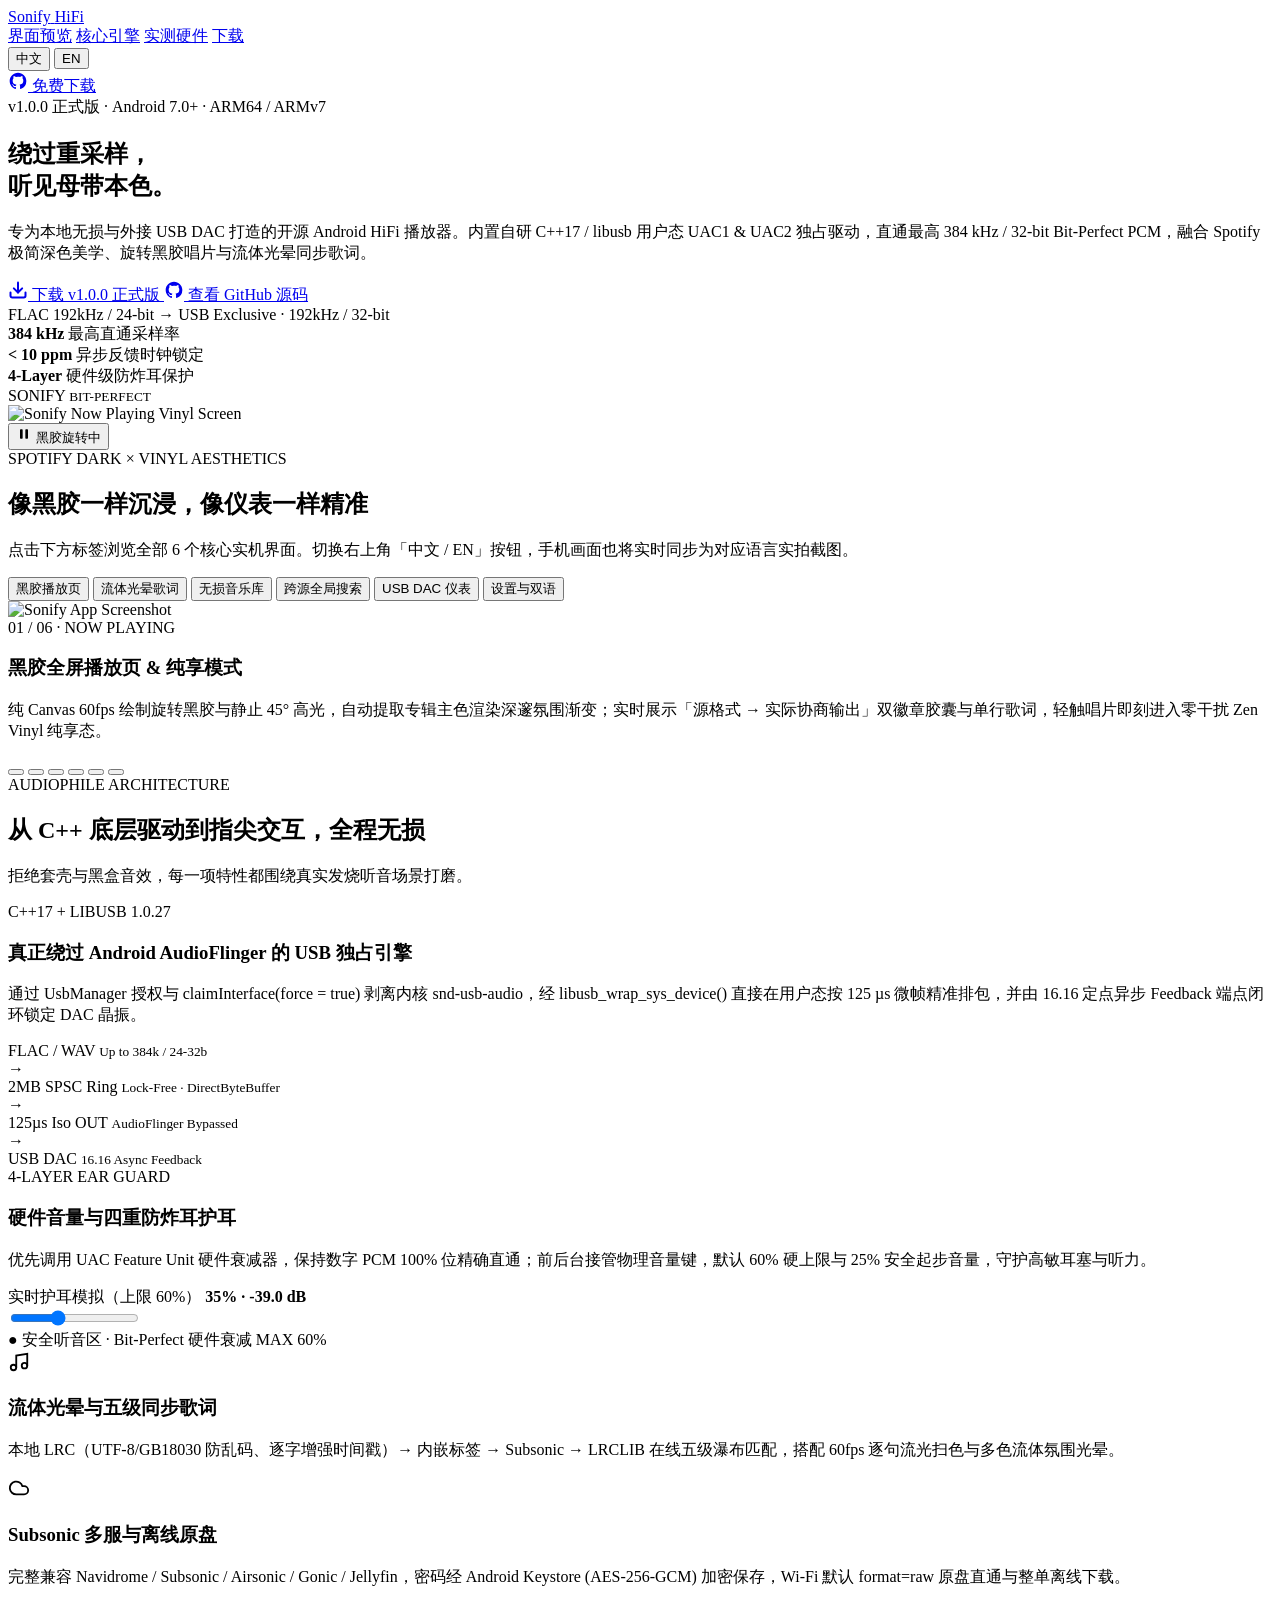
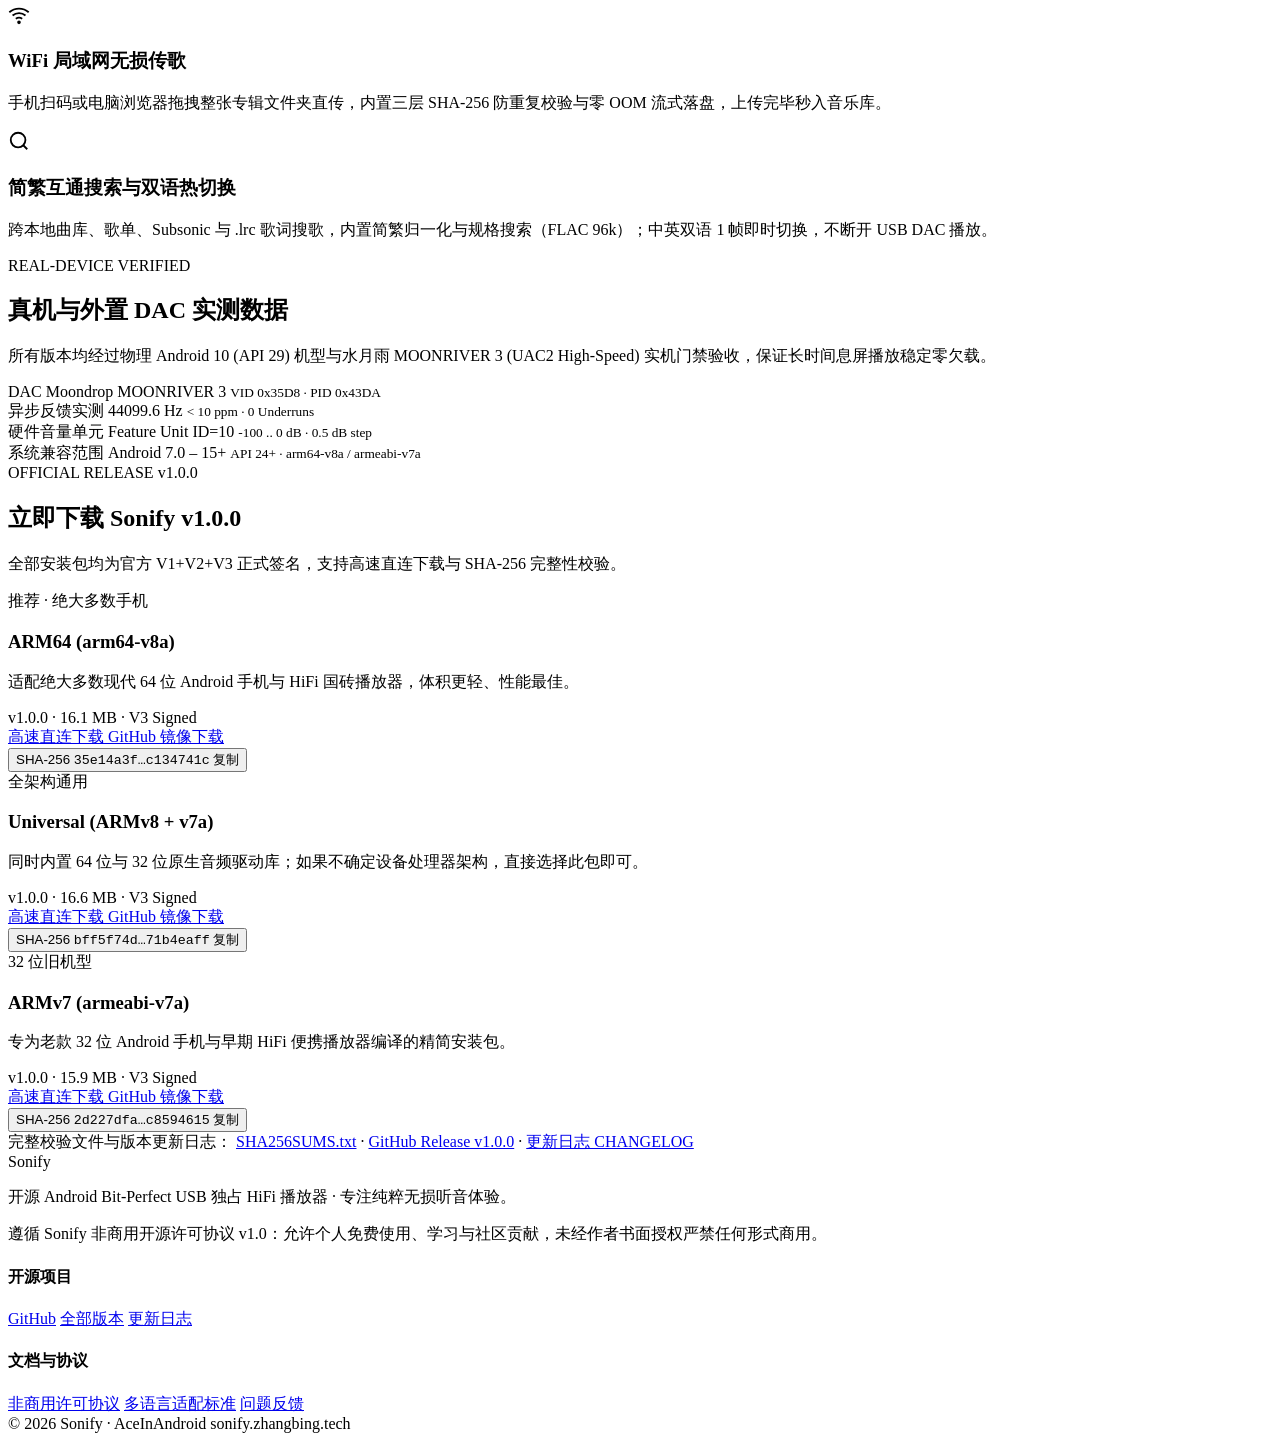
==== server/web/index.html @ fb97e208 "feat(web): add Spotify-style bilingual static landing site for sonify.zhangbing.tech" ====
<!DOCTYPE html>
<html lang="zh-CN">
<head>
  <meta charset="UTF-8" />
  <meta name="viewport" content="width=device-width, initial-scale=1.0" />
  <meta name="theme-color" content="#121212" />
  <title>Sonify — Android Bit-Perfect USB 独占 HiFi 播放器</title>
  <meta name="description" content="Sonify 是一款开源 Android Bit-Perfect USB Audio Class (UAC1/UAC2) 独占 HiFi 音乐播放器，绕过 AudioFlinger 重采样，支持最高 384kHz / 32-bit PCM、黑胶视觉、流体光晕同步歌词、四重防炸耳保护与 Subsonic 媒体库。" />
  <link rel="icon" type="image/svg+xml" href="/favicon.svg" />
  <link rel="stylesheet" href="/styles.css" />
</head>
<body>
  <!-- Ambient Background Orbs -->
  <div class="bg-ambient" aria-hidden="true">
    <div class="orb orb-gold"></div>
    <div class="orb orb-green"></div>
    <div class="orb orb-deep"></div>
  </div>

  <!-- Top Sticky Navigation -->
  <header class="navbar" id="navbar">
    <div class="container nav-inner">
      <a href="#top" class="brand" aria-label="Sonify Home">
        <span class="brand-disc" aria-hidden="true">
          <span class="brand-disc-label"></span>
        </span>
        <span class="brand-text">Sonify</span>
        <span class="brand-badge">HiFi</span>
      </a>

      <nav class="nav-links" aria-label="Primary Navigation">
        <a href="#showcase" data-i18n="nav.showcase">界面预览</a>
        <a href="#features" data-i18n="nav.features">核心引擎</a>
        <a href="#hardware" data-i18n="nav.hardware">实测硬件</a>
        <a href="#download" data-i18n="nav.download">下载</a>
      </nav>

      <div class="nav-actions">
        <div class="lang-switch" role="group" aria-label="Language Switch">
          <button type="button" class="lang-btn active" data-lang="zh">中文</button>
          <button type="button" class="lang-btn" data-lang="en">EN</button>
        </div>
        <a href="https://github.com/AceInAndroid/sonify" target="_blank" rel="noopener noreferrer" class="btn-icon" aria-label="GitHub Repository" title="GitHub">
          <svg viewBox="0 0 24 24" width="20" height="20" fill="currentColor" aria-hidden="true">
            <path d="M12 2C6.477 2 2 6.484 2 12.017c0 4.425 2.865 8.18 6.839 9.504.5.092.682-.217.682-.483 0-.237-.008-.868-.013-1.703-2.782.605-3.369-1.343-3.369-1.343-.454-1.158-1.11-1.466-1.11-1.466-.908-.62.069-.608.069-.608 1.003.07 1.53 1.032 1.53 1.032.892 1.53 2.341 1.088 2.91.832.092-.647.35-1.088.636-1.338-2.22-.253-4.555-1.113-4.555-4.951 0-1.093.39-1.988 1.029-2.688-.103-.253-.446-1.272.098-2.65 0 0 .84-.27 2.75 1.026A9.564 9.564 0 0112 6.844c.85.004 1.705.115 2.504.337 1.909-1.296 2.747-1.027 2.747-1.027.546 1.379.202 2.398.1 2.651.64.7 1.028 1.595 1.028 2.688 0 3.848-2.339 4.695-4.566 4.943.359.309.678.92.678 1.855 0 1.338-.012 2.419-.012 2.747 0 .268.18.58.688.482A10.019 10.019 0 0022 12.017C22 6.484 17.522 2 12 2z"/>
          </svg>
        </a>
        <a href="#download" class="btn btn-primary btn-sm" data-i18n="nav.getApp">免费下载</a>
      </div>
    </div>
  </header>

  <main id="top">
    <!-- Hero Section -->
    <section class="hero">
      <div class="container hero-grid">
        <div class="hero-copy">
          <div class="release-pill">
            <span class="pulse-dot"></span>
            <span id="liveVersionBadge" data-i18n="hero.badge">v1.0.0 正式版 · Android 7.0+ · ARM64 / ARMv7</span>
          </div>

          <h1 class="hero-title" data-i18n-html="hero.title">
            绕过重采样，<br /><span class="text-gradient">听见母带本色。</span>
          </h1>

          <p class="hero-subtitle" data-i18n="hero.subtitle">
            专为本地无损与外接 USB DAC 打造的开源 Android HiFi 播放器。内置自研 C++17 / libusb 用户态 UAC1 &amp; UAC2 独占驱动，直通最高 384 kHz / 32-bit Bit-Perfect PCM，融合 Spotify 极简深色美学、旋转黑胶唱片与流体光晕同步歌词。
          </p>

          <div class="hero-cta">
            <a href="#download" class="btn btn-primary btn-lg">
              <svg viewBox="0 0 24 24" width="20" height="20" fill="none" stroke="currentColor" stroke-width="2.4" stroke-linecap="round" stroke-linejoin="round" aria-hidden="true">
                <path d="M21 15v4a2 2 0 0 1-2 2H5a2 2 0 0 1-2-2v-4"/>
                <polyline points="7 10 12 15 17 10"/>
                <line x1="12" y1="15" x2="12" y2="3"/>
              </svg>
              <span data-i18n="hero.ctaDownload">下载 v1.0.0 正式版</span>
            </a>
            <a href="https://github.com/AceInAndroid/sonify" target="_blank" rel="noopener noreferrer" class="btn btn-ghost btn-lg">
              <svg viewBox="0 0 24 24" width="20" height="20" fill="currentColor" aria-hidden="true">
                <path d="M12 2C6.477 2 2 6.484 2 12.017c0 4.425 2.865 8.18 6.839 9.504.5.092.682-.217.682-.483 0-.237-.008-.868-.013-1.703-2.782.605-3.369-1.343-3.369-1.343-.454-1.158-1.11-1.466-1.11-1.466-.908-.62.069-.608.069-.608 1.003.07 1.53 1.032 1.53 1.032.892 1.53 2.341 1.088 2.91.832.092-.647.35-1.088.636-1.338-2.22-.253-4.555-1.113-4.555-4.951 0-1.093.39-1.988 1.029-2.688-.103-.253-.446-1.272.098-2.65 0 0 .84-.27 2.75 1.026A9.564 9.564 0 0112 6.844c.85.004 1.705.115 2.504.337 1.909-1.296 2.747-1.027 2.747-1.027.546 1.379.202 2.398.1 2.651.64.7 1.028 1.595 1.028 2.688 0 3.848-2.339 4.695-4.566 4.943.359.309.678.92.678 1.855 0 1.338-.012 2.419-.012 2.747 0 .268.18.58.688.482A10.019 10.019 0 0022 12.017C22 6.484 17.522 2 12 2z"/>
              </svg>
              <span data-i18n="hero.ctaGithub">查看 GitHub 源码</span>
            </a>
          </div>

          <!-- Live Signal Badge -->
          <div class="signal-pill" aria-label="Bit-Perfect Audio Path">
            <span class="signal-src">FLAC 192kHz / 24-bit</span>
            <span class="signal-arrow">→</span>
            <span class="signal-dot"></span>
            <span class="signal-out">USB Exclusive · 192kHz / 32-bit</span>
          </div>

          <div class="hero-metrics">
            <div class="metric">
              <strong>384 kHz</strong>
              <span data-i18n="hero.m1">最高直通采样率</span>
            </div>
            <div class="metric-sep"></div>
            <div class="metric">
              <strong>&lt; 10 ppm</strong>
              <span data-i18n="hero.m2">异步反馈时钟锁定</span>
            </div>
            <div class="metric-sep"></div>
            <div class="metric">
              <strong>4-Layer</strong>
              <span data-i18n="hero.m3">硬件级防炸耳保护</span>
            </div>
          </div>
        </div>

        <!-- Hero Visual: Phone + Spinning Vinyl -->
        <div class="hero-visual">
          <div class="vinyl-stage" id="vinylStage">
            <div class="vinyl-record spinning" id="heroVinyl" aria-hidden="true">
              <div class="vinyl-grooves"></div>
              <div class="vinyl-sheen"></div>
              <div class="vinyl-label">
                <span>SONIFY</span>
                <small>BIT-PERFECT</small>
              </div>
              <div class="vinyl-spindle"></div>
            </div>

            <div class="phone-frame phone-hero">
              <div class="phone-notch"></div>
              <img
                id="heroScreenshot"
                src="/assets/screenshots/zh/now_playing.webp"
                alt="Sonify Now Playing Vinyl Screen"
                width="320"
                height="693"
                fetchpriority="high"
              />
            </div>

            <button type="button" class="vinyl-toggle" id="vinylToggle" aria-label="Toggle Vinyl Rotation">
              <svg id="vinylIconPause" viewBox="0 0 24 24" width="16" height="16" fill="currentColor">
                <rect x="6" y="5" width="4" height="14" rx="1"/>
                <rect x="14" y="5" width="4" height="14" rx="1"/>
              </svg>
              <svg id="vinylIconPlay" viewBox="0 0 24 24" width="16" height="16" fill="currentColor" style="display:none">
                <polygon points="7,5 19,12 7,19"/>
              </svg>
              <span id="vinylToggleText" data-i18n="hero.vinylPlaying">黑胶旋转中</span>
            </button>
          </div>
        </div>
      </div>
    </section>

    <!-- Interactive 6-Screen App Showcase -->
    <section class="section showcase-section" id="showcase">
      <div class="container">
        <div class="section-header">
          <span class="eyebrow" data-i18n="showcase.eyebrow">SPOTIFY DARK × VINYL AESTHETICS</span>
          <h2 class="section-title" data-i18n="showcase.title">像黑胶一样沉浸，像仪表一样精准</h2>
          <p class="section-desc" data-i18n="showcase.desc">
            点击下方标签浏览全部 6 个核心实机界面。切换右上角「中文 / EN」按钮，手机画面也将实时同步为对应语言实拍截图。
          </p>
        </div>

        <div class="showcase-tabs" role="tablist" aria-label="App Screens">
          <button type="button" class="tab-pill active" role="tab" aria-selected="true" data-screen="now_playing" data-i18n="tabs.now_playing">黑胶播放页</button>
          <button type="button" class="tab-pill" role="tab" aria-selected="false" data-screen="lyrics" data-i18n="tabs.lyrics">流体光晕歌词</button>
          <button type="button" class="tab-pill" role="tab" aria-selected="false" data-screen="library" data-i18n="tabs.library">无损音乐库</button>
          <button type="button" class="tab-pill" role="tab" aria-selected="false" data-screen="global_search" data-i18n="tabs.global_search">跨源全局搜索</button>
          <button type="button" class="tab-pill" role="tab" aria-selected="false" data-screen="usb_dac" data-i18n="tabs.usb_dac">USB DAC 仪表</button>
          <button type="button" class="tab-pill" role="tab" aria-selected="false" data-screen="settings" data-i18n="tabs.settings">设置与双语</button>
        </div>

        <div class="showcase-stage" id="showcaseStage" data-theme="now_playing">
          <div class="showcase-glow" aria-hidden="true"></div>

          <div class="showcase-device">
            <div class="phone-frame phone-showcase">
              <div class="phone-notch"></div>
              <img
                id="showcaseImg"
                src="/assets/screenshots/zh/now_playing.webp"
                alt="Sonify App Screenshot"
                width="310"
                height="672"
                loading="lazy"
              />
            </div>
          </div>

          <div class="showcase-info">
            <span class="screen-tag" id="screenTag">01 / 06 · NOW PLAYING</span>
            <h3 class="screen-heading" id="screenTitle">黑胶全屏播放页 &amp; 纯享模式</h3>
            <p class="screen-body" id="screenBody">
              纯 Canvas 60fps 绘制旋转黑胶与静止 45° 高光，自动提取专辑主色渲染深邃氛围渐变；实时展示「源格式 → 实际协商输出」双徽章胶囊与单行歌词，轻触唱片即刻进入零干扰 Zen Vinyl 纯享态。
            </p>
            <ul class="screen-bullets" id="screenBullets"></ul>

            <div class="showcase-thumbs" aria-label="Quick Screen Selector">
              <button type="button" class="thumb-dot active" data-screen="now_playing" aria-label="Now Playing"></button>
              <button type="button" class="thumb-dot" data-screen="lyrics" aria-label="Aurora Lyrics"></button>
              <button type="button" class="thumb-dot" data-screen="library" aria-label="Library"></button>
              <button type="button" class="thumb-dot" data-screen="global_search" aria-label="Global Search"></button>
              <button type="button" class="thumb-dot" data-screen="usb_dac" aria-label="USB DAC"></button>
              <button type="button" class="thumb-dot" data-screen="settings" aria-label="Settings"></button>
            </div>
          </div>
        </div>
      </div>
    </section>

    <!-- Core Engineering Bento Grid -->
    <section class="section" id="features">
      <div class="container">
        <div class="section-header">
          <span class="eyebrow" data-i18n="features.eyebrow">AUDIOPHILE ARCHITECTURE</span>
          <h2 class="section-title" data-i18n="features.title">从 C++ 底层驱动到指尖交互，全程无损</h2>
          <p class="section-desc" data-i18n="features.desc">
            拒绝套壳与黑盒音效，每一项特性都围绕真实发烧听音场景打磨。
          </p>
        </div>

        <div class="bento-grid">
          <!-- Wide Card 1: USB Audio Pipeline -->
          <article class="bento-card bento-wide">
            <div class="card-kicker kicker-green" data-i18n="f1.kicker">C++17 + LIBUSB 1.0.27</div>
            <h3 data-i18n="f1.title">真正绕过 Android AudioFlinger 的 USB 独占引擎</h3>
            <p data-i18n="f1.desc">
              通过 UsbManager 授权与 claimInterface(force = true) 剥离内核 snd-usb-audio，经 libusb_wrap_sys_device() 直接在用户态按 125 µs 微帧精准排包，并由 16.16 定点异步 Feedback 端点闭环锁定 DAC 晶振。
            </p>

            <div class="pipeline" aria-label="Bit-Perfect Audio Pipeline">
              <div class="pipe-node">
                <span class="pipe-label">FLAC / WAV</span>
                <small>Up to 384k / 24-32b</small>
              </div>
              <div class="pipe-arrow">→</div>
              <div class="pipe-node">
                <span class="pipe-label">2MB SPSC Ring</span>
                <small>Lock-Free · DirectByteBuffer</small>
              </div>
              <div class="pipe-arrow">→</div>
              <div class="pipe-node pipe-highlight">
                <span class="pipe-label">125µs Iso OUT</span>
                <small>AudioFlinger Bypassed</small>
              </div>
              <div class="pipe-arrow">→</div>
              <div class="pipe-node pipe-gold">
                <span class="pipe-label">USB DAC</span>
                <small>16.16 Async Feedback</small>
              </div>
            </div>
          </article>

          <!-- Interactive Card 2: 4-Layer Ear Protection -->
          <article class="bento-card bento-tall">
            <div class="card-kicker kicker-red" data-i18n="f2.kicker">4-LAYER EAR GUARD</div>
            <h3 data-i18n="f2.title">硬件音量与四重防炸耳护耳</h3>
            <p data-i18n="f2.desc">
              优先调用 UAC Feature Unit 硬件衰减器，保持数字 PCM 100% 位精确直通；前后台接管物理音量键，默认 60% 硬上限与 25% 安全起步音量，守护高敏耳塞与听力。
            </p>

            <div class="ear-sim">
              <div class="ear-sim-head">
                <span data-i18n="f2.simLabel">实时护耳模拟（上限 60%）</span>
                <strong id="earSimReadout">35% · -39.0 dB</strong>
              </div>
              <div class="ear-bar-wrap">
                <div class="ear-ceiling-zone" title="Protected Ceiling Zone (60%-100%)"></div>
                <input
                  type="range"
                  id="earSlider"
                  min="0"
                  max="100"
                  value="35"
                  aria-label="Volume Ear Protection Simulator"
                />
              </div>
              <div class="ear-sim-foot">
                <span id="earSimStatus" class="status-safe" data-i18n="f2.safe">● 安全听音区 · Bit-Perfect 硬件衰减</span>
                <span class="ceiling-tag">MAX 60%</span>
              </div>
            </div>
          </article>

          <!-- Card 3: Fluid Aurora Lyrics -->
          <article class="bento-card">
            <div class="card-icon icon-gold">
              <svg viewBox="0 0 24 24" width="22" height="22" fill="none" stroke="currentColor" stroke-width="2">
                <path d="M9 18V5l12-2v13"/>
                <circle cx="6" cy="18" r="3"/>
                <circle cx="18" cy="16" r="3"/>
              </svg>
            </div>
            <h3 data-i18n="f3.title">流体光晕与五级同步歌词</h3>
            <p data-i18n="f3.desc">
              本地 LRC（UTF-8/GB18030 防乱码、逐字增强时间戳）→ 内嵌标签 → Subsonic → LRCLIB 在线五级瀑布匹配，搭配 60fps 逐句流光扫色与多色流体氛围光晕。
            </p>
          </article>

          <!-- Card 4: Subsonic & Offline Lossless -->
          <article class="bento-card">
            <div class="card-icon icon-green">
              <svg viewBox="0 0 24 24" width="22" height="22" fill="none" stroke="currentColor" stroke-width="2">
                <path d="M17.5 19H9a7 7 0 1 1 6.71-9h1.79a4.5 4.5 0 1 1 0 9Z"/>
              </svg>
            </div>
            <h3 data-i18n="f4.title">Subsonic 多服与离线原盘</h3>
            <p data-i18n="f4.desc">
              完整兼容 Navidrome / Subsonic / Airsonic / Gonic / Jellyfin，密码经 Android Keystore (AES-256-GCM) 加密保存，Wi-Fi 默认 format=raw 原盘直通与整单离线下载。
            </p>
          </article>

          <!-- Card 5: WiFi LAN Music Transfer -->
          <article class="bento-card">
            <div class="card-icon icon-gold">
              <svg viewBox="0 0 24 24" width="22" height="22" fill="none" stroke="currentColor" stroke-width="2">
                <path d="M5 12.55a11 11 0 0 1 14.08 0"/>
                <path d="M1.42 9a16 16 0 0 1 21.16 0"/>
                <path d="M8.53 16.11a6 6 0 0 1 6.95 0"/>
                <circle cx="12" cy="20" r="1"/>
              </svg>
            </div>
            <h3 data-i18n="f5.title">WiFi 局域网无损传歌</h3>
            <p data-i18n="f5.desc">
              手机扫码或电脑浏览器拖拽整张专辑文件夹直传，内置三层 SHA-256 防重复校验与零 OOM 流式落盘，上传完毕秒入音乐库。
            </p>
          </article>

          <!-- Card 6: Global Search & Bilingual -->
          <article class="bento-card">
            <div class="card-icon icon-green">
              <svg viewBox="0 0 24 24" width="22" height="22" fill="none" stroke="currentColor" stroke-width="2">
                <circle cx="11" cy="11" r="8"/>
                <line x1="21" y1="21" x2="16.65" y2="16.65"/>
              </svg>
            </div>
            <h3 data-i18n="f6.title">简繁互通搜索与双语热切换</h3>
            <p data-i18n="f6.desc">
              跨本地曲库、歌单、Subsonic 与 .lrc 歌词搜歌，内置简繁归一化与规格搜索（FLAC 96k）；中英双语 1 帧即时切换，不断开 USB DAC 播放。
            </p>
          </article>
        </div>
      </div>
    </section>

    <!-- Verified Hardware Telemetry Strip -->
    <section class="section hardware-section" id="hardware">
      <div class="container">
        <div class="hardware-card">
          <div class="hardware-left">
            <span class="eyebrow" data-i18n="hw.eyebrow">REAL-DEVICE VERIFIED</span>
            <h2 class="hardware-title" data-i18n="hw.title">真机与外置 DAC 实测数据</h2>
            <p class="hardware-desc" data-i18n="hw.desc">
              所有版本均经过物理 Android 10 (API 29) 机型与水月雨 MOONRIVER 3 (UAC2 High-Speed) 实机门禁验收，保证长时间息屏播放稳定零欠载。
            </p>
          </div>

          <div class="hardware-specs">
            <div class="spec-item">
              <span class="spec-key">DAC</span>
              <span class="spec-val">Moondrop MOONRIVER 3</span>
              <small>VID 0x35D8 · PID 0x43DA</small>
            </div>
            <div class="spec-item">
              <span class="spec-key" data-i18n="hw.clock">异步反馈实测</span>
              <span class="spec-val text-green">44099.6 Hz</span>
              <small>&lt; 10 ppm · 0 Underruns</small>
            </div>
            <div class="spec-item">
              <span class="spec-key" data-i18n="hw.vol">硬件音量单元</span>
              <span class="spec-val text-gold">Feature Unit ID=10</span>
              <small>-100 .. 0 dB · 0.5 dB step</small>
            </div>
            <div class="spec-item">
              <span class="spec-key" data-i18n="hw.compat">系统兼容范围</span>
              <span class="spec-val">Android 7.0 – 15+</span>
              <small>API 24+ · arm64-v8a / armeabi-v7a</small>
            </div>
          </div>
        </div>
      </div>
    </section>

    <!-- Download Section -->
    <section class="section download-section" id="download">
      <div class="container">
        <div class="section-header">
          <span class="eyebrow" data-i18n="dl.eyebrow">OFFICIAL RELEASE v1.0.0</span>
          <h2 class="section-title" data-i18n="dl.title">立即下载 Sonify v1.0.0</h2>
          <p class="section-desc" data-i18n="dl.desc">
            全部安装包均为官方 V1+V2+V3 正式签名，支持高速直连下载与 SHA-256 完整性校验。
          </p>
        </div>

        <div class="download-grid">
          <!-- ARM64 Recommended -->
          <article class="dl-card dl-featured">
            <div class="dl-badge" data-i18n="dl.recommended">推荐 · 绝大多数手机</div>
            <h3>ARM64 (arm64-v8a)</h3>
            <p class="dl-desc" data-i18n="dl.arm64Desc">
              适配绝大多数现代 64 位 Android 手机与 HiFi 国砖播放器，体积更轻、性能最佳。
            </p>
            <div class="dl-meta">
              <span>v1.0.0</span>
              <span>·</span>
              <span>16.1 MB</span>
              <span>·</span>
              <span>V3 Signed</span>
            </div>
            <div class="dl-actions">
              <a href="/releases/sonify-v1.0.0-arm64-v8a.apk" class="btn btn-primary btn-block" download>
                <span data-i18n="dl.directBtn">高速直连下载</span>
              </a>
              <a href="https://github.com/AceInAndroid/sonify/releases/download/v1.0.0/sonify-v1.0.0-arm64-v8a.apk" target="_blank" rel="noopener noreferrer" class="btn btn-ghost btn-block btn-sm" data-i18n="dl.ghMirror">
                GitHub 镜像下载
              </a>
            </div>
            <button type="button" class="sha-box" data-sha="35e14a3f7043262aa2989871670069d34fcbd69a75b3c6995afa3df6c134741c" title="Click to copy SHA-256">
              <span class="sha-label">SHA-256</span>
              <code>35e14a3f…c134741c</code>
              <span class="sha-copy" data-i18n="dl.copy">复制</span>
            </button>
          </article>

          <!-- Universal -->
          <article class="dl-card">
            <div class="dl-badge badge-neutral" data-i18n="dl.universalBadge">全架构通用</div>
            <h3>Universal (ARMv8 + v7a)</h3>
            <p class="dl-desc" data-i18n="dl.uniDesc">
              同时内置 64 位与 32 位原生音频驱动库；如果不确定设备处理器架构，直接选择此包即可。
            </p>
            <div class="dl-meta">
              <span>v1.0.0</span>
              <span>·</span>
              <span>16.6 MB</span>
              <span>·</span>
              <span>V3 Signed</span>
            </div>
            <div class="dl-actions">
              <a href="/releases/sonify-v1.0.0-universal.apk" class="btn btn-outline btn-block" download>
                <span data-i18n="dl.directBtn">高速直连下载</span>
              </a>
              <a href="https://github.com/AceInAndroid/sonify/releases/download/v1.0.0/sonify-v1.0.0-universal.apk" target="_blank" rel="noopener noreferrer" class="btn btn-ghost btn-block btn-sm" data-i18n="dl.ghMirror">
                GitHub 镜像下载
              </a>
            </div>
            <button type="button" class="sha-box" data-sha="bff5f74dc39d147a4ac40d4134266583eda07674348541ea73ae865771b4eaff" title="Click to copy SHA-256">
              <span class="sha-label">SHA-256</span>
              <code>bff5f74d…71b4eaff</code>
              <span class="sha-copy" data-i18n="dl.copy">复制</span>
            </button>
          </article>

          <!-- ARMv7 -->
          <article class="dl-card">
            <div class="dl-badge badge-neutral" data-i18n="dl.armv7Badge">32 位旧机型</div>
            <h3>ARMv7 (armeabi-v7a)</h3>
            <p class="dl-desc" data-i18n="dl.armv7Desc">
              专为老款 32 位 Android 手机与早期 HiFi 便携播放器编译的精简安装包。
            </p>
            <div class="dl-meta">
              <span>v1.0.0</span>
              <span>·</span>
              <span>15.9 MB</span>
              <span>·</span>
              <span>V3 Signed</span>
            </div>
            <div class="dl-actions">
              <a href="/releases/sonify-v1.0.0-armeabi-v7a.apk" class="btn btn-outline btn-block" download>
                <span data-i18n="dl.directBtn">高速直连下载</span>
              </a>
              <a href="https://github.com/AceInAndroid/sonify/releases/download/v1.0.0/sonify-v1.0.0-armeabi-v7a.apk" target="_blank" rel="noopener noreferrer" class="btn btn-ghost btn-block btn-sm" data-i18n="dl.ghMirror">
                GitHub 镜像下载
              </a>
            </div>
            <button type="button" class="sha-box" data-sha="2d227dfac89c3e01e320e7166dcdddd072db83ac1dbff3f0169323d2c8594615" title="Click to copy SHA-256">
              <span class="sha-label">SHA-256</span>
              <code>2d227dfa…c8594615</code>
              <span class="sha-copy" data-i18n="dl.copy">复制</span>
            </button>
          </article>
        </div>

        <div class="checksum-bar">
          <span data-i18n="dl.checksumNote">完整校验文件与版本更新日志：</span>
          <a href="/releases/SHA256SUMS.txt" target="_blank" rel="noopener noreferrer">SHA256SUMS.txt</a>
          <span>·</span>
          <a href="https://github.com/AceInAndroid/sonify/releases/tag/v1.0.0" target="_blank" rel="noopener noreferrer" data-i18n="dl.releasePage">GitHub Release v1.0.0</a>
          <span>·</span>
          <a href="https://github.com/AceInAndroid/sonify/blob/main/CHANGELOG.md" target="_blank" rel="noopener noreferrer" data-i18n="dl.changelog">更新日志 CHANGELOG</a>
        </div>
      </div>
    </section>
  </main>

  <!-- Footer -->
  <footer class="footer">
    <div class="container footer-inner">
      <div class="footer-brand">
        <div class="brand">
          <span class="brand-disc" aria-hidden="true"><span class="brand-disc-label"></span></span>
          <span class="brand-text">Sonify</span>
        </div>
        <p class="footer-tagline" data-i18n="footer.tagline">
          开源 Android Bit-Perfect USB 独占 HiFi 播放器 · 专注纯粹无损听音体验。
        </p>
        <p class="license-note" data-i18n="footer.license">
          遵循 Sonify 非商用开源许可协议 v1.0：允许个人免费使用、学习与社区贡献，未经作者书面授权严禁任何形式商用。
        </p>
      </div>

      <div class="footer-cols">
        <div class="footer-col">
          <h4 data-i18n="footer.project">开源项目</h4>
          <a href="https://github.com/AceInAndroid/sonify" target="_blank" rel="noopener noreferrer">GitHub</a>
          <a href="https://github.com/AceInAndroid/sonify/releases" target="_blank" rel="noopener noreferrer" data-i18n="footer.releases">全部版本</a>
          <a href="https://github.com/AceInAndroid/sonify/blob/main/CHANGELOG.md" target="_blank" rel="noopener noreferrer" data-i18n="footer.changelog">更新日志</a>
        </div>
        <div class="footer-col">
          <h4 data-i18n="footer.docs">文档与协议</h4>
          <a href="https://github.com/AceInAndroid/sonify/blob/main/LICENSE" target="_blank" rel="noopener noreferrer" data-i18n="footer.licenseLink">非商用许可协议</a>
          <a href="https://github.com/AceInAndroid/sonify/blob/main/docs/i18n/I18N_STANDARD.md" target="_blank" rel="noopener noreferrer" data-i18n="footer.i18n">多语言适配标准</a>
          <a href="https://github.com/AceInAndroid/sonify/issues" target="_blank" rel="noopener noreferrer" data-i18n="footer.issues">问题反馈</a>
        </div>
      </div>
    </div>
    <div class="container footer-bottom">
      <span>© 2026 Sonify · AceInAndroid</span>
      <span class="footer-domain">sonify.zhangbing.tech</span>
    </div>
  </footer>

  <!-- Toast Notification -->
  <div class="toast" id="toast" role="status" aria-live="polite"></div>

  <script src="/app.js"></script>
</body>
</html>
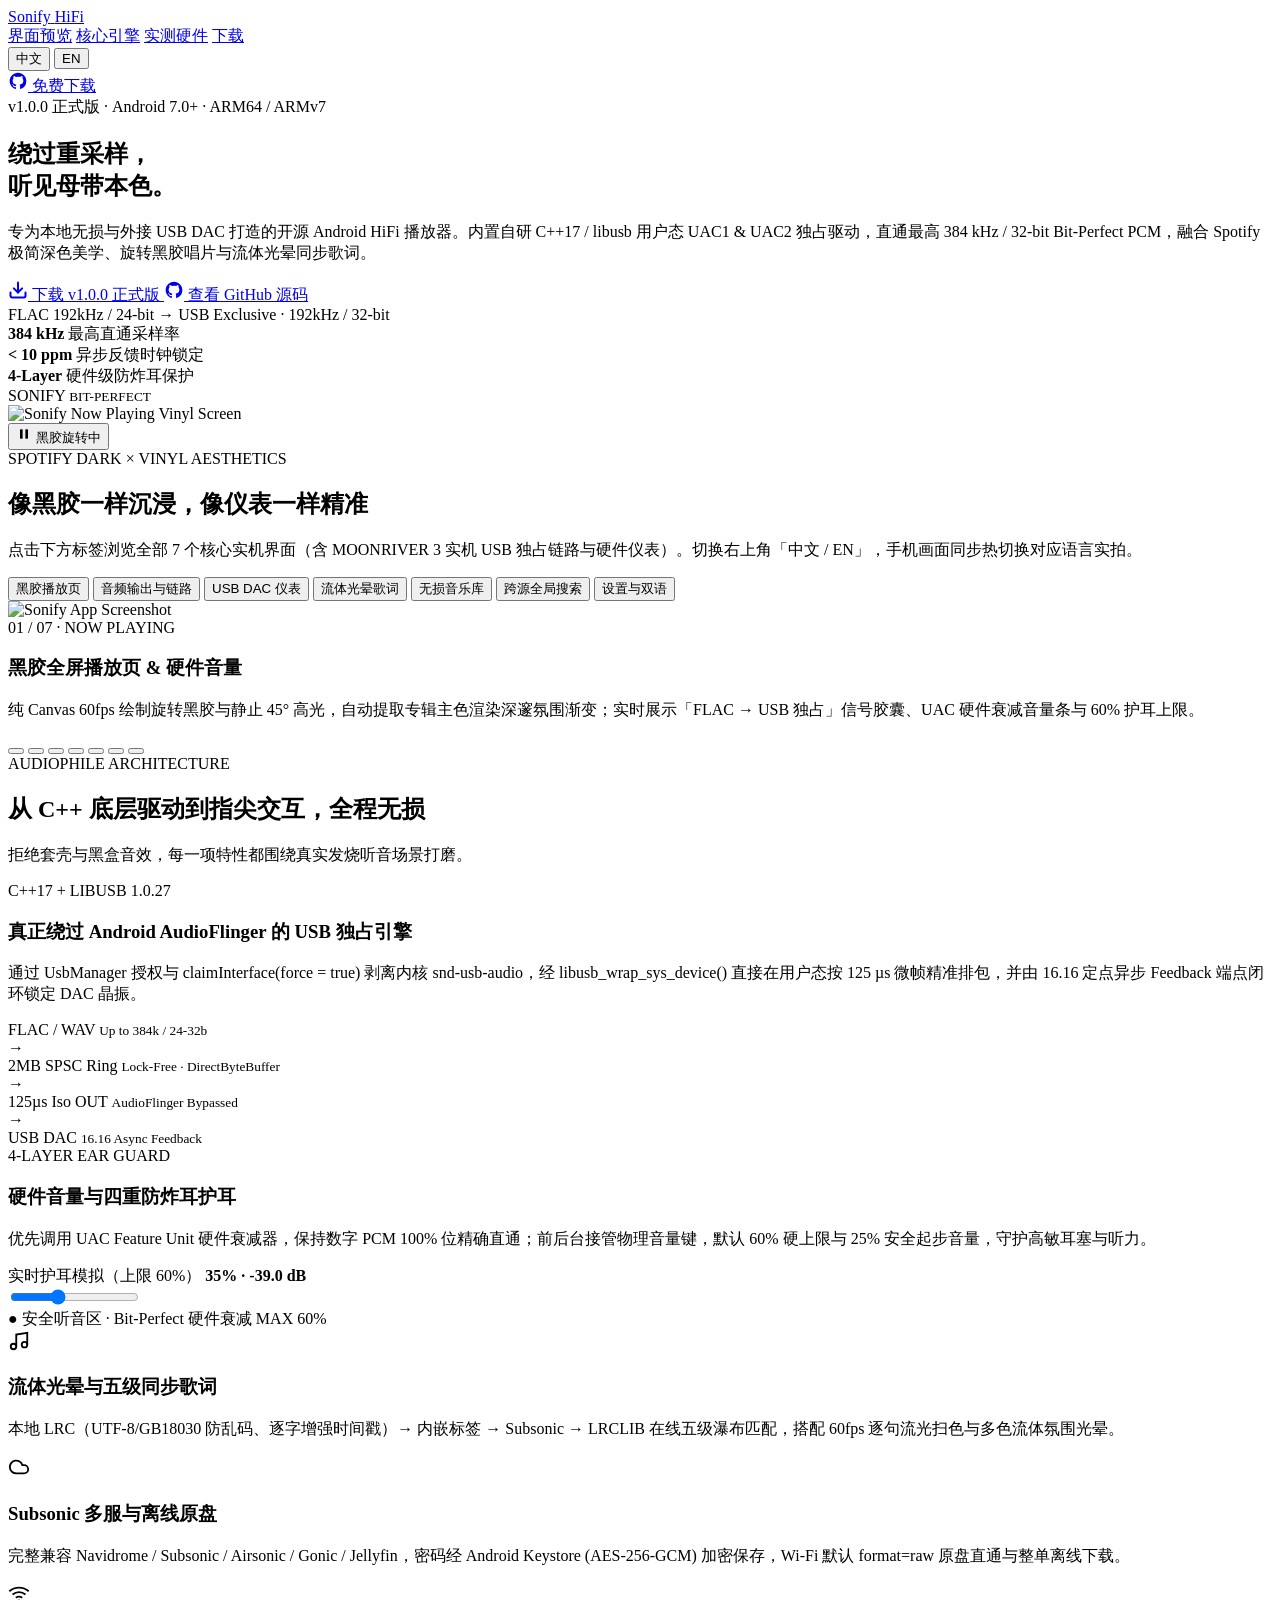
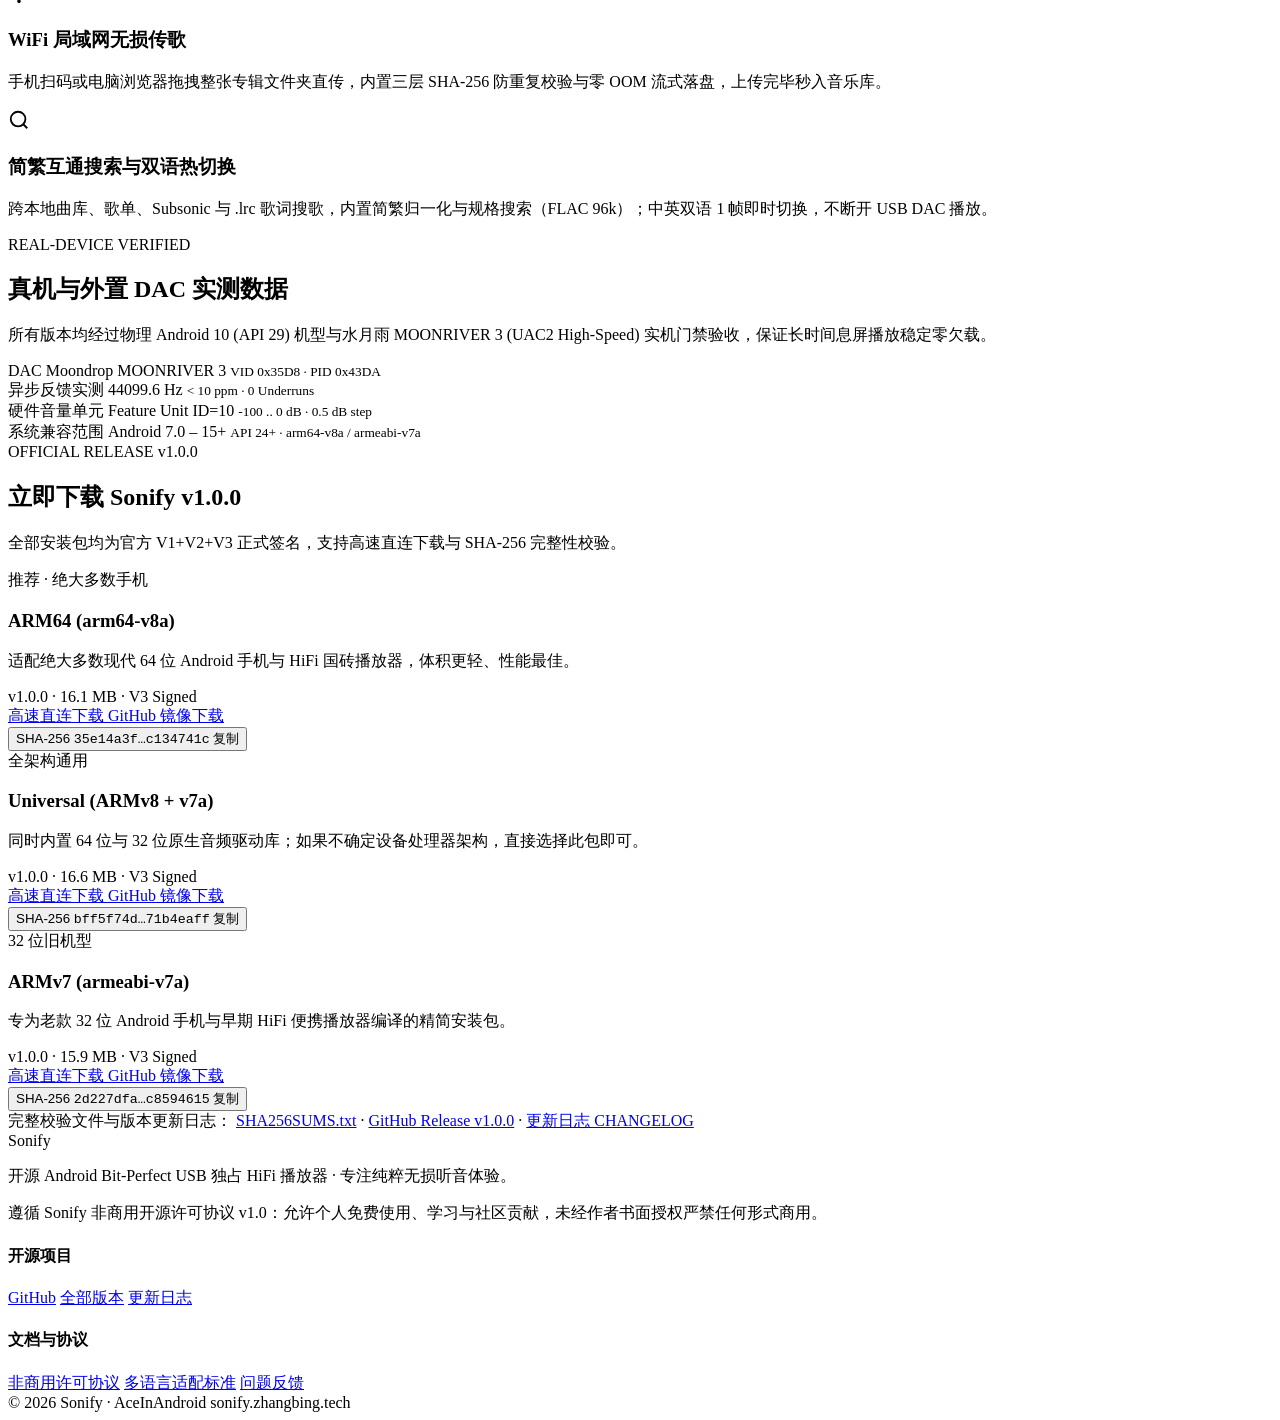
==== commit bd16395e: "docs(web): add live MOONRIVER 3 USB DAC signal-path & telemetry screenshots (zh/en)" ====
--- a/server/web/index.html
+++ b/server/web/index.html
@@ -158,16 +158,17 @@
           <span class="eyebrow" data-i18n="showcase.eyebrow">SPOTIFY DARK × VINYL AESTHETICS</span>
           <h2 class="section-title" data-i18n="showcase.title">像黑胶一样沉浸，像仪表一样精准</h2>
           <p class="section-desc" data-i18n="showcase.desc">
-            点击下方标签浏览全部 6 个核心实机界面。切换右上角「中文 / EN」按钮，手机画面也将实时同步为对应语言实拍截图。
+            点击下方标签浏览全部 7 个核心实机界面（含 MOONRIVER 3 实机 USB 独占链路与硬件仪表）。切换右上角「中文 / EN」，手机画面同步热切换对应语言实拍。
           </p>
         </div>
 
         <div class="showcase-tabs" role="tablist" aria-label="App Screens">
           <button type="button" class="tab-pill active" role="tab" aria-selected="true" data-screen="now_playing" data-i18n="tabs.now_playing">黑胶播放页</button>
+          <button type="button" class="tab-pill" role="tab" aria-selected="false" data-screen="audio_output" data-i18n="tabs.audio_output">音频输出与链路</button>
+          <button type="button" class="tab-pill" role="tab" aria-selected="false" data-screen="usb_dac" data-i18n="tabs.usb_dac">USB DAC 仪表</button>
           <button type="button" class="tab-pill" role="tab" aria-selected="false" data-screen="lyrics" data-i18n="tabs.lyrics">流体光晕歌词</button>
           <button type="button" class="tab-pill" role="tab" aria-selected="false" data-screen="library" data-i18n="tabs.library">无损音乐库</button>
           <button type="button" class="tab-pill" role="tab" aria-selected="false" data-screen="global_search" data-i18n="tabs.global_search">跨源全局搜索</button>
-          <button type="button" class="tab-pill" role="tab" aria-selected="false" data-screen="usb_dac" data-i18n="tabs.usb_dac">USB DAC 仪表</button>
           <button type="button" class="tab-pill" role="tab" aria-selected="false" data-screen="settings" data-i18n="tabs.settings">设置与双语</button>
         </div>
 
@@ -189,19 +190,20 @@
           </div>
 
           <div class="showcase-info">
-            <span class="screen-tag" id="screenTag">01 / 06 · NOW PLAYING</span>
-            <h3 class="screen-heading" id="screenTitle">黑胶全屏播放页 &amp; 纯享模式</h3>
+            <span class="screen-tag" id="screenTag">01 / 07 · NOW PLAYING</span>
+            <h3 class="screen-heading" id="screenTitle">黑胶全屏播放页 &amp; 硬件音量</h3>
             <p class="screen-body" id="screenBody">
-              纯 Canvas 60fps 绘制旋转黑胶与静止 45° 高光，自动提取专辑主色渲染深邃氛围渐变；实时展示「源格式 → 实际协商输出」双徽章胶囊与单行歌词，轻触唱片即刻进入零干扰 Zen Vinyl 纯享态。
+              纯 Canvas 60fps 绘制旋转黑胶与静止 45° 高光，自动提取专辑主色渲染深邃氛围渐变；实时展示「FLAC → USB 独占」信号胶囊、UAC 硬件衰减音量条与 60% 护耳上限。
             </p>
             <ul class="screen-bullets" id="screenBullets"></ul>
 
             <div class="showcase-thumbs" aria-label="Quick Screen Selector">
               <button type="button" class="thumb-dot active" data-screen="now_playing" aria-label="Now Playing"></button>
+              <button type="button" class="thumb-dot" data-screen="audio_output" aria-label="Audio Output & Signal Path"></button>
+              <button type="button" class="thumb-dot" data-screen="usb_dac" aria-label="USB DAC Telemetry"></button>
               <button type="button" class="thumb-dot" data-screen="lyrics" aria-label="Aurora Lyrics"></button>
               <button type="button" class="thumb-dot" data-screen="library" aria-label="Library"></button>
               <button type="button" class="thumb-dot" data-screen="global_search" aria-label="Global Search"></button>
-              <button type="button" class="thumb-dot" data-screen="usb_dac" aria-label="USB DAC"></button>
               <button type="button" class="thumb-dot" data-screen="settings" aria-label="Settings"></button>
             </div>
           </div>
